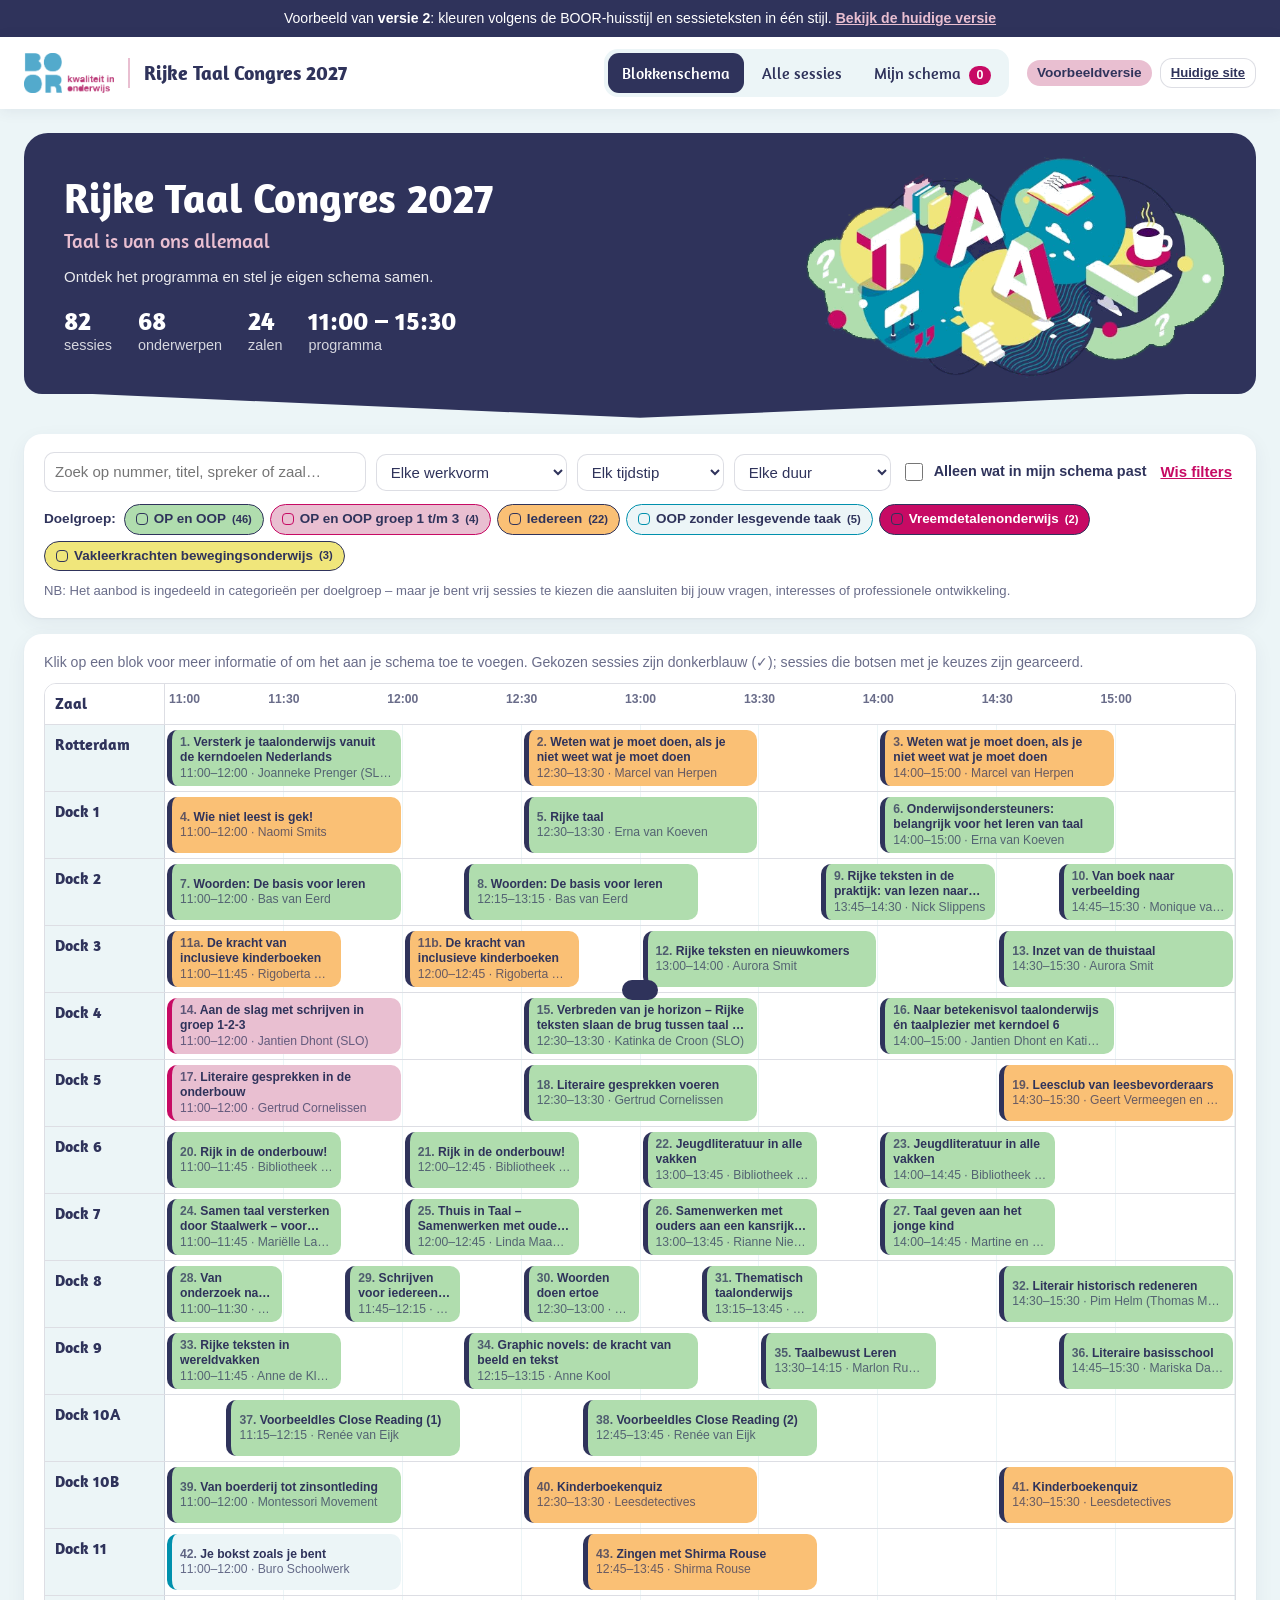
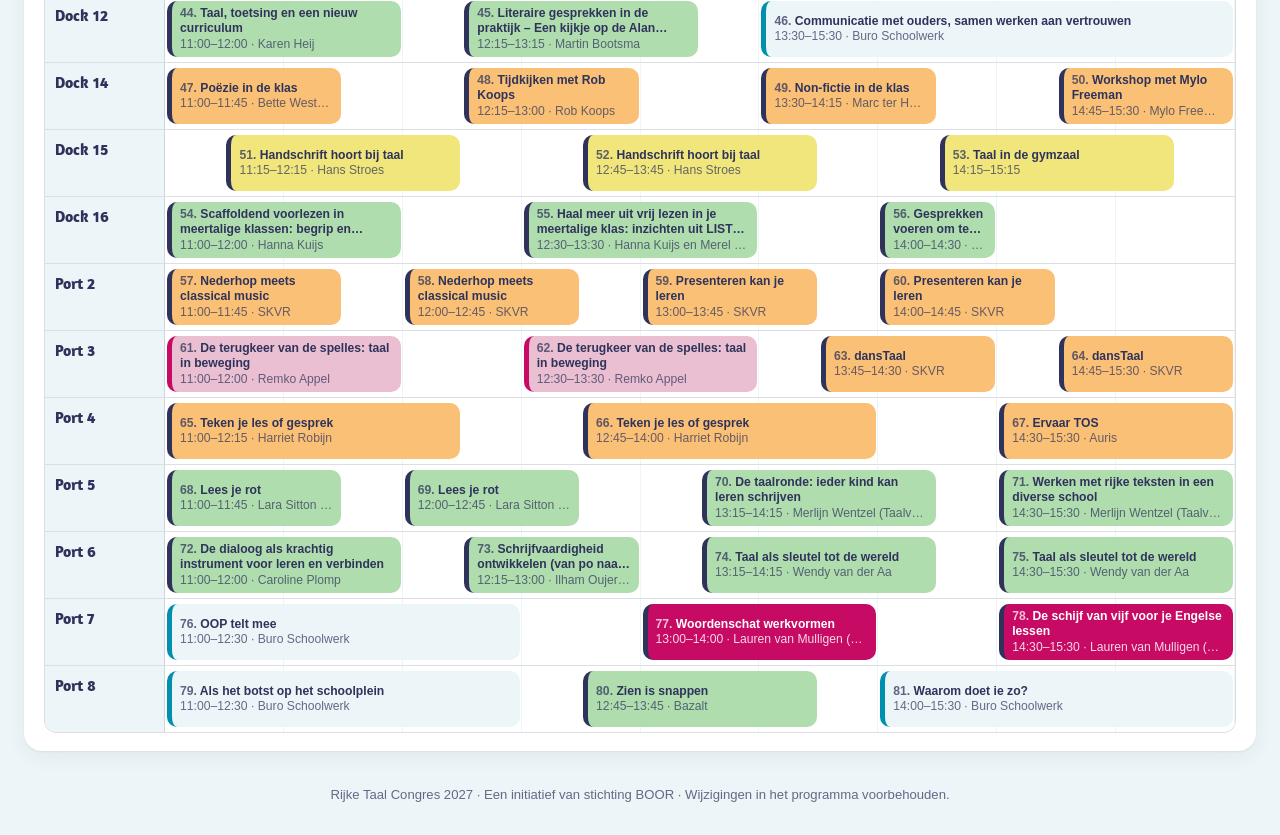
==== v2/index.html @ 809a09d7 "Versie 2 (voorbeeld) in BOOR-huisstijl met herschreven sessieteksten - /v2/: alleen-lezen voorbeeld " ====
<!doctype html>
<html lang="nl">
<head>
  <meta charset="utf-8">
  <meta name="viewport" content="width=device-width, initial-scale=1">
  <title>Rijke Taal Congres 2027 – versie 2</title>
  <meta name="robots" content="noindex">
  <link rel="preconnect" href="https://fonts.googleapis.com">
  <link rel="preconnect" href="https://fonts.gstatic.com" crossorigin>
  <link rel="stylesheet" href="https://fonts.googleapis.com/css2?family=Amaranth:ital,wght@0,400;0,700;1,400&display=swap">
  <link rel="stylesheet" href="../style.css?v=12">
  <link rel="stylesheet" href="huisstijl.css?v=1">
</head>
<body>
  <div class="voorbeeld-balk">Voorbeeld van <b>versie 2</b>: kleuren volgens de BOOR-huisstijl en sessieteksten in één stijl. <a href="../">Bekijk de huidige versie</a></div>
  <header class="topbar">
    <div class="brand"><img src="../img/boor-logo.png" alt="BOOR – kwaliteit in onderwijs"><span class="brand-title" id="brandName">Congres</span></div>
    <nav class="tabs" role="tablist">
      <button data-view="grid">Blokkenschema</button>
      <button data-view="list">Alle sessies</button>
      <button data-view="my">Mijn schema <span class="count" id="mycount">0</span></button>
      <button data-view="beheer" class="only-editor">Beheer</button>
    </nav>
    <div class="cloud" id="cloudBar"></div>
  </header>

  <section class="hero">
    <div class="hero-inner">
      <div>
        <h1 id="heroTitle"></h1>
        <p class="hero-sub" id="heroSub"></p>
        <p class="hero-intro" id="heroIntro"></p>
        <div class="stats" id="stats"></div>
      </div>
      <img class="hero-art" src="../img/taal-huisstijl.png" alt="Illustratie: het woord TAAL met boeken, een schrijfschrift en een kopje koffie" width="605" height="318">
    </div>
  </section>

  <main>
    <div id="shared-banner" class="banner" hidden></div>

    <section class="card filterbar" id="filters">
      <div class="filters">
        <input type="search" id="q" placeholder="Zoek op nummer, titel, spreker of zaal…" aria-label="Zoeken">
        <select id="werkvorm" aria-label="Werkvorm"><option value="">Elke werkvorm</option></select>
        <select id="at" aria-label="Bezig om"><option value="">Elk tijdstip</option></select>
        <select id="dur" aria-label="Duur">
          <option value="">Elke duur</option>
          <option value="45">Tot 45 min</option>
          <option value="60">Tot 1 uur</option>
          <option value="61">Langer dan 1 uur</option>
        </select>
        <label class="switch"><input type="checkbox" id="fits"> Alleen wat in mijn schema past</label>
        <button class="linkbtn" id="reset">Wis filters</button>
      </div>
      <div class="chips" id="typechips"></div>
      <p class="nb" id="nb"></p>
    </section>

    <section id="view-grid" class="view card">
      <p class="hint">Klik op een blok voor meer informatie of om het aan je schema toe te voegen. Gekozen sessies zijn donkerblauw (✓); sessies die botsen met je keuzes zijn gearceerd.</p>
      <div class="grid-scroll"><div class="grid" id="grid"></div></div>
    </section>

    <section id="view-list" class="view">
      <p class="hint" id="listcount"></p>
      <div class="list" id="list"></div>
    </section>

    <section id="view-my" class="view">
      <h2 class="print-title">Mijn schema</h2>
      <div class="my">
        <div class="card" id="mytimeline"></div>
        <aside class="side">
          <div class="card">
            <h3>Overzicht</h3>
            <div id="mysummary" class="hint"></div>
          </div>
          <div class="card">
            <h3>Bewaren &amp; delen</h3>
            <p class="hint">Je schema wordt automatisch in deze browser bewaard. Download de PDF om het ook offline bij de hand te hebben.</p>
            <button class="btn block pink" id="pdf">📄 Download als PDF</button>
            <button class="btn block" id="share">🔗 Kopieer deellink</button>
            <button class="btn block" id="print">🖨️ Afdrukken / PDF</button>
            <button class="btn block" id="ics" hidden>📅 Zet in agenda (.ics)</button>
            <button class="btn block danger" id="clear">Schema leegmaken</button>
          </div>
        </aside>
      </div>
    </section>



    <section id="view-beheer" class="view"></section>
  </main>

  <footer id="footer"></footer>

  <dialog id="modal"><div id="modal-content"></div></dialog>
  <div class="toast" id="toast" role="status" aria-live="polite"></div>
  <script>window.CONGRES_CONFIG = { voorbeeld: true, vergelijkUrl: "../", pdfGrijs: "#2f335b", pdfLijn: "#e9bfd1" };</script>
  <script src="programma.js?v=1"></script>
  <script src="../cloud.js?v=12"></script>
  <script src="../app.js?v=12"></script>
</body>
</html>
---- style.css ----
/* Huisstijl BOOR (huisstijlhandboek april 2025):
   mengkleur donkerblauw #2f335b, BOOR roze #c70a64, BOOR blauw #0090ad,
   tinten roze #e9bfd1, blauw #ecf5f7, oranje #fac075, groen #b0ddae, geel #f0e67b.
   Koppen in Bree (gratis alternatief: Amaranth), tekst in Helvetica Neue / Arial.
   Stijlelementen: vijfhoek met afgeronde hoeken, rechthoek met afgeronde hoeken, bordwisserstrepen. */
:root {
  --navy: #2f335b;
  --navy-2: #3b4070;
  --pink: #c70a64;
  --blue: #0090ad;
  --t-pink: #e9bfd1;
  --t-blue: #ecf5f7;
  --t-orange: #fac075;
  --t-green: #b0ddae;
  --t-yellow: #f0e67b;

  --bg: var(--t-blue);
  --card: #fff;
  --text: var(--navy);
  --muted: #6b6f8e;
  --line: #d9e6ea;
  --radius: 18px;
  --shadow: 0 1px 2px rgba(47, 51, 91, .06), 0 6px 20px rgba(47, 51, 91, .06);
  --head: "Bree", "Amaranth", "Helvetica Neue", Arial, sans-serif;
  font-family: "Helvetica Neue", Helvetica, Arial, sans-serif;
}

* { box-sizing: border-box; }
body { margin: 0; background: var(--bg); color: var(--text); font-size: 15px; line-height: 1.5; }
h1, h2, h3, h4 { margin: 0 0 .5em; line-height: 1.15; font-family: var(--head); font-weight: 700; }
h2 { font-size: 1.3rem; color: var(--blue); }
h3 { font-size: 1.1rem; color: var(--navy); }
button, input, select, textarea { font: inherit; color: inherit; }
button { cursor: pointer; }
[hidden] { display: none !important; }
.hint { color: var(--muted); font-size: .88rem; margin: 0 0 10px; }

/* ---------- kop ---------- */
.topbar {
  position: sticky; top: 0; z-index: 20;
  display: flex; align-items: center; gap: 18px; flex-wrap: wrap;
  padding: 12px 24px; background: #fff; box-shadow: 0 2px 14px rgba(47, 51, 91, .08);
  transition: transform .25s ease;
}
.topbar.bar-hidden { transform: translateY(-100%); }
.brand { display: flex; align-items: center; gap: 14px; margin-right: auto; min-width: 0; }
.brand img { height: 40px; width: auto; display: block; }
.brand-title { font-family: var(--head); font-weight: 700; font-size: 1.25rem; color: var(--navy); padding-left: 14px; border-left: 2px solid var(--t-pink); white-space: nowrap; overflow: hidden; text-overflow: ellipsis; }
.tabs { display: flex; gap: 4px; background: var(--t-blue); padding: 4px; border-radius: 14px; flex-wrap: wrap; }
.tabs button { border: 0; background: transparent; color: var(--navy); padding: 8px 14px; border-radius: 11px; font-family: var(--head); font-size: 1rem; }
.tabs button:hover { background: #fff; }
.tabs button.active { background: var(--navy); color: #fff; }
.tabs .count { display: inline-block; min-width: 22px; padding: 0 6px; margin-left: 4px; border-radius: 99px; background: var(--pink); color: #fff; font-family: Arial, sans-serif; font-size: .78rem; font-weight: 700; text-align: center; }
body:not(.editor) .only-editor { display: none; }

.cloud { display: flex; align-items: center; gap: 8px; font-size: .85rem; font-weight: 700; }
.cloud-state { display: inline-flex; align-items: center; gap: 6px; }
.dot-live { width: 9px; height: 9px; border-radius: 50%; background: #3f9a3b; box-shadow: 0 0 0 3px var(--t-green); animation: pulse 2s ease-in-out infinite; }
@keyframes pulse { 50% { box-shadow: 0 0 0 6px rgba(176, 221, 174, .3); } }
.cloud-user { padding: 3px 10px; border-radius: 99px; background: var(--t-pink); color: var(--navy); }

/* ---------- hero: donkerblauwe vijfhoek met bordwisserstrepen ---------- */
.hero { max-width: 1280px; margin: 24px auto 40px; padding: 0 24px; }
.hero-inner {
  position: relative; background: var(--navy); color: #fff; border-radius: 24px 24px 18px 18px;
  padding: 34px 40px 30px; display: flex; justify-content: space-between; align-items: center; gap: 20px;
}
.hero-inner::after {
  content: ""; position: absolute; left: 18px; right: 18px; bottom: -24px; height: 26px;
  background: var(--navy); clip-path: polygon(0 0, 100% 0, 50% 100%);
}
.hero h1 { font-size: clamp(1.7rem, 3.6vw, 2.6rem); color: #fff; margin: 0; }
.hero-sub { font-family: var(--head); font-size: 1.25rem; color: var(--t-pink); margin: 4px 0 0; }
.hero-intro { margin: 10px 0 0; opacity: .9; max-width: 640px; }
.stats { display: flex; gap: 26px; flex-wrap: wrap; margin-top: 18px; font-size: .9rem; }
.stats b { display: block; font-family: var(--head); font-size: 1.6rem; line-height: 1.1; color: #fff; }
.stats div { color: rgba(255,255,255,.8); }
.hero-art { width: clamp(260px, 34vw, 420px); height: auto; flex: none; margin: -10px -10px -14px 0; }
@media (max-width: 760px) { .hero-inner { padding: 24px; flex-direction: column-reverse; align-items: flex-start; } .hero-art { width: 100%; max-width: 340px; margin: 0 auto -6px; } }

main { max-width: 1280px; margin: 0 auto; padding: 0 24px 24px; }

/* ---------- basis ---------- */
.card { background: var(--card); border-radius: var(--radius); box-shadow: var(--shadow); padding: 18px 20px; }
.btn {
  display: inline-flex; align-items: center; justify-content: center; gap: 6px;
  border: 1.5px solid var(--navy); background: #fff; color: var(--navy);
  padding: 7px 14px; border-radius: 12px; font-weight: 700; font-size: .9rem; transition: background .15s;
}
.btn:hover { background: var(--t-blue); }
.btn.primary { background: var(--navy); color: #fff; }
.btn.primary:hover { background: var(--navy-2); }
.btn.pink { background: var(--pink); border-color: var(--pink); color: #fff; }
.btn.added { background: var(--t-green); border-color: var(--t-green); }
.btn.ghost { border-color: var(--line); }
.btn.small { padding: 4px 10px; font-size: .82rem; }
.btn.block { width: 100%; margin-bottom: 6px; }
.btn.danger { color: var(--pink); border-color: var(--t-pink); }
.btn.danger:hover { background: var(--t-pink); }
.linkbtn { border: 0; background: none; color: var(--pink); font-weight: 700; text-decoration: underline; padding: 4px; }
.icon-btn { border: 0; background: none; color: var(--muted); font-size: 1rem; padding: 4px 8px; border-radius: 8px; }
.icon-btn:hover { background: var(--t-pink); color: var(--pink); }
input[type=text], input[type=email], input[type=search], input[type=number], input[type=time], input[type=date], select, textarea {
  background: #fff; border: 1.5px solid var(--line); border-radius: 10px; padding: 8px 10px; width: 100%;
}
input:focus, select:focus, textarea:focus { outline: 2px solid var(--blue); outline-offset: -1px; border-color: transparent; }
textarea { resize: vertical; min-height: 70px; }
.switch { display: inline-flex; align-items: center; gap: 8px; font-weight: 700; font-size: .9rem; white-space: nowrap; }
.switch input { width: 18px; height: 18px; accent-color: var(--pink); }
.badge { display: inline-block; font-size: .72rem; font-weight: 700; text-transform: uppercase; letter-spacing: .04em; padding: 2px 9px; border-radius: 99px; background: var(--bg-c); color: var(--navy); }
.pill { display: inline-block; margin-left: 6px; padding: 1px 9px; border-radius: 99px; background: var(--t-pink); font-size: .75rem; font-weight: 700; }
.warn { font-size: .82rem; color: var(--pink); font-weight: 700; }
.alert { padding: 10px 14px; border-radius: 12px; background: #fff4e0; border: 1px solid var(--t-orange); font-size: .9rem; margin: 8px 0; }

/* ---------- filters ---------- */
.filterbar { margin-bottom: 16px; }
.filters { display: flex; flex-wrap: wrap; gap: 10px; align-items: center; }
.filters input[type=search] { flex: 1 1 260px; width: auto; }
.filters select { width: auto; }
.chips { display: flex; flex-wrap: wrap; gap: 6px; margin-top: 12px; }
.chip { border: 1.5px solid var(--line); background: #fff; border-radius: 99px; padding: 4px 11px; font-size: .84rem; font-weight: 700; display: flex; align-items: center; gap: 6px; }
.chip .dot { width: 11px; height: 11px; border-radius: 4px; background: var(--c); }
.chip[aria-pressed="true"] { background: var(--navy); border-color: var(--navy); color: #fff; }

/* ---------- blokkenschema ---------- */
.grid-scroll { overflow-x: auto; border-radius: 12px; border: 1px solid var(--line); }
.grid { min-width: 1050px; }
.g-row { display: grid; grid-template-columns: 120px 1fr; border-bottom: 1px solid var(--line); }
.g-row:last-child { border-bottom: 0; }
.g-room { padding: 8px 10px; background: var(--t-blue); border-right: 1px solid var(--line); position: sticky; left: 0; z-index: 2; font-size: .85rem; }
.g-room b { display: block; font-family: var(--head); font-size: .98rem; }
.g-room span { color: var(--muted); font-size: .76rem; }
.g-track { position: relative; height: 66px; background-image: repeating-linear-gradient(90deg, transparent 0, transparent calc(100% / var(--n) - 1px), #e8eff1 calc(100% / var(--n) - 1px), #e8eff1 calc(100% / var(--n))); }
.g-head { position: sticky; top: 0; z-index: 3; }
.g-head .g-track { height: 30px; background: #fff; }
.g-head .g-room { background: #fff; }
.tick { position: absolute; top: 6px; font-size: .76rem; font-weight: 700; color: var(--muted); transform: translateX(-50%); }
.tick:first-child { transform: none; margin-left: 4px; }
.blk {
  position: absolute; top: 5px; bottom: 5px; border-radius: 10px; border: 0; border-left: 5px solid var(--c);
  background: var(--bg-c); color: var(--navy); padding: 4px 8px; text-align: left; overflow: hidden;
  font-size: .76rem; line-height: 1.25; transition: transform .1s, box-shadow .1s, opacity .15s;
}
.blk:hover, .blk:focus-visible { z-index: 5; box-shadow: 0 4px 14px rgba(47,51,91,.2); transform: translateY(-1px); outline: none; }
.blk .t { font-weight: 700; display: -webkit-box; -webkit-line-clamp: 2; -webkit-box-orient: vertical; overflow: hidden; }
.blk .s { color: var(--muted); white-space: nowrap; overflow: hidden; text-overflow: ellipsis; }
.blk.mine { background: var(--navy); color: #fff; }
.blk.mine .s { color: rgba(255,255,255,.8); }
.blk.mine::after { content: "✓"; position: absolute; top: 3px; right: 7px; font-weight: 700; color: var(--t-pink); }
.blk.clash { background-image: repeating-linear-gradient(135deg, transparent 0 6px, rgba(199,10,100,.1) 6px 12px); }
.blk.dim { opacity: .18; }
.nowline { position: absolute; top: 0; bottom: 0; width: 2px; background: var(--pink); z-index: 4; pointer-events: none; }

/* ---------- lijst ---------- */
.list { display: grid; grid-template-columns: repeat(auto-fill, minmax(300px, 1fr)); gap: 14px; }
.scard { background: #fff; border-radius: 16px; box-shadow: var(--shadow); padding: 14px 16px; display: flex; flex-direction: column; gap: 6px; border-top: 6px solid var(--c); }
.scard h3 { margin: 0; font-size: 1.05rem; line-height: 1.3; }
.scard h3 button { all: unset; cursor: pointer; }
.scard h3 button:hover { text-decoration: underline; }
.meta { font-size: .85rem; color: var(--muted); display: flex; flex-wrap: wrap; gap: 4px 12px; }
.scard .actions { margin-top: auto; display: flex; gap: 8px; align-items: center; flex-wrap: wrap; padding-top: 6px; }
.empty { padding: 40px; text-align: center; color: var(--muted); }

/* ---------- sprekers ---------- */
.sprekers { display: grid; grid-template-columns: repeat(auto-fill, minmax(360px, 1fr)); gap: 16px; }
.spreker { background: #fff; border-radius: 18px; box-shadow: var(--shadow); padding: 18px 20px; border-top: 6px solid var(--t-pink); scroll-margin-top: 90px; transition: box-shadow .3s; }
.spreker.flash { box-shadow: 0 0 0 4px var(--pink); }
.spreker-kop { display: flex; gap: 12px; align-items: center; margin-bottom: 10px; }
.spreker-kop h3 { margin: 0; }
.avatar { width: 46px; height: 46px; flex: none; border-radius: 14px 14px 14px 4px; background: var(--navy); color: #fff; display: grid; place-items: center; font-family: var(--head); font-weight: 700; font-size: 1.05rem; }
.spreker .rich { font-size: .93rem; }
.spreker-sessies { display: flex; flex-direction: column; gap: 6px; margin-top: 10px; }
.sessie-chip { text-align: left; border: 0; border-left: 4px solid var(--c); background: var(--bg-c); border-radius: 10px; padding: 6px 10px; font-size: .86rem; color: var(--navy); }
.sessie-chip:hover { filter: brightness(.97); }
.sessie-chip span { color: var(--muted); }
.status::before { display: inline-block; margin-top: 4px; padding: 1px 8px; border-radius: 99px; font-size: .72rem; font-weight: 700; }
.st-concept::before { content: "Concept"; background: var(--t-yellow); }
.st-controleren::before { content: "Controleren"; background: var(--t-orange); }
.st-bron::before { content: "Met bron"; background: var(--t-blue); }
.st-gecontroleerd::before { content: "Gecontroleerd"; background: var(--t-green); }

.gis-btn { min-height: 44px; display: flex; align-items: center; }

/* ---------- doelgroepen (kleuren uit het programmaboekje) ---------- */
.chips-label { font-weight: 700; font-size: .85rem; align-self: center; margin-right: 2px; }
.chip { background: var(--bg-c, #fff); border-color: var(--c, var(--line)); }
.chip .dot { border: 1.5px solid var(--c); background: var(--bg-c); width: 12px; height: 12px; }
.chip[aria-pressed="true"] { background: var(--navy); border-color: var(--navy); color: #fff; }
.chip[aria-pressed="true"] .dot { background: var(--bg-c); }
.nb { margin: 10px 0 0; font-size: .82rem; color: var(--muted); }
.nr { font-weight: 700; color: var(--navy); opacity: .75; }
.blk.mine .nr { color: #fff; }
.badges { display: flex; flex-wrap: wrap; gap: 6px; align-items: center; }
.badges .badge { background: var(--bg-c); border: 1.5px solid var(--c); }
/* tekstkleur per doelgroep (bijv. wit op een donkere kleur) */
.blk { color: var(--ink, var(--navy)); }
.blk .s { color: var(--ink2, var(--muted)); }
.blk .nr, .tl-card .nr { color: inherit; }
.badges .badge, .tl-card { color: var(--ink, var(--navy)); }
.tl-card .meta, .tl-card .warn { color: var(--ink2, var(--muted)); }
.chip { color: var(--ink, var(--navy)); }
.chip[aria-pressed="true"] { color: #fff; }
.werkvorm { font-size: .72rem; font-weight: 700; text-transform: uppercase; letter-spacing: .04em; color: var(--muted); }
.facts .swatch { margin-right: 6px; }
.nr-titel { display: grid; grid-template-columns: 80px 1fr; gap: 10px; }
.swatch { border: 1.5px solid var(--c); background: var(--bg-c); }
input[type=color] { width: 100%; height: 34px; padding: 2px; border: 1.5px solid var(--line); border-radius: 8px; background: #fff; }

/* ---------- logboek ---------- */
.log-list { list-style: none; margin: 8px 0 0; padding: 0; max-height: 440px; overflow: auto; border-radius: 12px; background: var(--t-blue); }
.log-list li { display: grid; grid-template-columns: 150px minmax(140px, 220px) 1fr; gap: 10px; padding: 8px 12px; border-bottom: 1px solid var(--line); font-size: .88rem; }
.log-list li:last-child { border-bottom: 0; }
.log-list time { color: var(--muted); white-space: nowrap; }
.log-who { font-weight: 700; overflow-wrap: anywhere; }
@media (max-width: 640px) { .log-list li { grid-template-columns: 1fr; gap: 2px; } }

/* ---------- over ons ---------- */
.over { max-width: 820px; margin: 0 auto; border-top: 8px solid var(--t-pink); }
.over-logo { height: 54px; display: block; margin-bottom: 14px; }
.over .rich h3 { color: var(--blue); margin: 20px 0 6px; font-size: 1.2rem; }
.over .rich { font-size: 1rem; }

/* ---------- mijn schema ---------- */
.my { display: grid; grid-template-columns: minmax(0, 1fr) 320px; gap: 16px; }
@media (max-width: 900px) { .my { grid-template-columns: 1fr; } }
.side .card { margin-bottom: 14px; }
#mytimeline { padding-left: 90px; }
.tl-item { position: relative; margin-bottom: 10px; }
.tl-item .when { position: absolute; left: -72px; top: 10px; width: 58px; font-family: var(--head); font-weight: 700; text-align: right; }
.tl-card { border-radius: 12px; border-left: 6px solid var(--c); background: var(--bg-c); padding: 10px 12px; display: flex; gap: 10px; justify-content: space-between; align-items: flex-start; }
.tl-card.clash { outline: 2px solid var(--pink); }
.tl-card .title { all: unset; cursor: pointer; font-weight: 700; }
.gap { border: 1.5px dashed var(--line); border-radius: 12px; padding: 8px 12px; color: var(--muted); font-size: .88rem; display: flex; justify-content: space-between; align-items: center; gap: 8px; flex-wrap: wrap; }
.banner { background: var(--t-pink); border-radius: 14px; padding: 10px 14px; margin-bottom: 14px; display: flex; gap: 10px; align-items: center; flex-wrap: wrap; }
.print-title { display: none; }

/* ---------- dialoog ---------- */
dialog { border: 0; border-radius: 20px; padding: 0; max-width: 640px; width: calc(100% - 24px); box-shadow: 0 20px 60px rgba(47,51,91,.35); color: var(--navy); }
dialog::backdrop { background: rgba(47, 51, 91, .55); }
.m-head { padding: 22px 24px 14px; border-top: 8px solid var(--c); position: relative; }
.m-head h2 { margin: 6px 36px 0 0; font-size: 1.4rem; color: var(--navy); }
.m-close { position: absolute; top: 14px; right: 14px; border: 0; background: var(--t-blue); width: 34px; height: 34px; border-radius: 50%; font-size: 1rem; }
.m-body { padding: 0 24px 22px; }
.facts { display: grid; grid-template-columns: auto 1fr; gap: 6px 14px; margin: 6px 0 14px; }
.facts dt { color: var(--muted); }
.facts dd { margin: 0; font-weight: 700; }
.m-body h4 { margin: 16px 0 6px; color: var(--blue); font-size: 1rem; }
dialog.wide { max-width: 760px; }
.m-photo { margin: 0 24px 14px; border-radius: 18px; overflow: hidden; background: var(--t-blue); }
.m-photo img { display: block; width: 100%; max-height: 380px; object-fit: cover; }
.photo-ph { height: 200px; }
.lead { font-size: 1.05rem; font-weight: 700; margin: 0 0 10px; }
.rich p { margin: 0 0 10px; }
.rich ul { margin: 0 0 10px; padding-left: 20px; }
.rich li::marker { color: var(--pink); }
.rich a { color: var(--blue); font-weight: 700; }
.video { position: relative; aspect-ratio: 16 / 9; border-radius: 18px; overflow: hidden; background: var(--navy); }
.video iframe { position: absolute; inset: 0; width: 100%; height: 100%; border: 0; }
.summary { margin: 0; font-size: .88rem; display: -webkit-box; -webkit-line-clamp: 3; -webkit-box-orient: vertical; overflow: hidden; }
.ed-h { margin: 18px 0 8px; padding-top: 12px; border-top: 2px solid var(--t-pink); color: var(--blue); }
.media-edit { display: grid; grid-template-columns: 180px 1fr; gap: 14px; align-items: start; margin-bottom: 6px; }
.foto-preview { aspect-ratio: 4 / 3; border-radius: 14px; background: var(--t-blue); display: grid; place-items: center; overflow: hidden; border: 1.5px dashed var(--line); }
.foto-preview img { width: 100%; height: 100%; object-fit: cover; }
@media (max-width: 640px) { .media-edit { grid-template-columns: 1fr; } }
.alt { display: flex; justify-content: space-between; align-items: center; gap: 8px; padding: 6px 0; border-bottom: 1px solid var(--line); font-size: .92rem; }
.clashbox { background: var(--t-pink); border-radius: 12px; padding: 10px 12px; font-size: .9rem; margin: 10px 0; }

/* ---------- beheer ---------- */
.beheer { display: grid; grid-template-columns: repeat(2, minmax(0, 1fr)); gap: 16px; }
.beheer .span-2 { grid-column: span 2; }
@media (max-width: 900px) { .beheer { grid-template-columns: 1fr; } .beheer .span-2 { grid-column: auto; } }
.card-head { display: flex; justify-content: space-between; align-items: center; gap: 10px; flex-wrap: wrap; margin-bottom: 10px; }
.card-head h2 { margin: 0; }
.field { display: flex; flex-direction: column; gap: 4px; font-size: .85rem; font-weight: 700; margin-bottom: 10px; }
.field input, .field select, .field textarea { font-weight: 400; font-size: .95rem; }
.two { display: grid; grid-template-columns: 1fr 1fr; gap: 10px; }
.three { display: grid; grid-template-columns: 1fr 1fr 1fr; gap: 10px; }
.tbl { width: 100%; border-collapse: collapse; font-size: .9rem; }
.tbl th { text-align: left; font-size: .78rem; padding: 8px 6px; background: var(--t-blue); }
.tbl th:first-child { border-radius: 10px 0 0 10px; }
.tbl th:last-child { border-radius: 0 10px 10px 0; }
.tbl td { padding: 6px; border-bottom: 1px solid var(--line); vertical-align: middle; }
.tbl td.nowrap { white-space: nowrap; }
.tbl input, .tbl select, .tbl textarea { padding: 5px 8px; }
.tbl-scroll { max-height: 560px; overflow: auto; }
.swatch { display: inline-block; width: 14px; height: 14px; border-radius: 4px; background: var(--c); vertical-align: -2px; margin-right: 6px; }
.admins { list-style: none; padding: 0; margin: 8px 0 12px; }
.admins li { display: flex; justify-content: space-between; align-items: center; gap: 10px; padding: 8px 12px; border-radius: 12px; background: var(--t-blue); margin-bottom: 6px; font-weight: 700; overflow-wrap: anywhere; }
.inline { display: flex; gap: 8px; align-items: center; flex-wrap: wrap; }
.inline input { flex: 1; min-width: 200px; }
.saved { color: #3f9a3b; font-weight: 700; font-size: .85rem; }

.toast { position: fixed; bottom: 20px; left: 50%; transform: translateX(-50%) translateY(120px); background: var(--navy); color: #fff; padding: 10px 18px; border-radius: 99px; transition: transform .25s; z-index: 100; font-size: .92rem; font-weight: 700; }
.toast.show { transform: translateX(-50%) translateY(0); }
footer { color: var(--muted); font-size: .82rem; text-align: center; padding: 10px 0 30px; }

@media (max-width: 640px) {
  .topbar { padding: 10px 14px; gap: 10px; }
  .brand img { height: 32px; }
  main, .hero { padding-left: 14px; padding-right: 14px; }
  .two, .three { grid-template-columns: 1fr; }
}

@media print {
  .topbar, .hero, .filterbar, #view-grid, #view-list, #view-beheer, .side, .gap button, .tl-card button.btn, footer, .banner { display: none !important; }
  body { background: #fff; }
  #view-my { display: block !important; }
  .my { display: block; }
  .card { box-shadow: none; }
  .print-title { display: block; }
}
---- v2/huisstijl.css ----
/* Versie 2: alle kleuren volgens het BOOR-huisstijlhandboek (april 2025).
   Alleen de huisstijlkleuren, en waar een zachtere tint nodig is een transparante variant
   van de mengkleur donkerblauw (#2f335b). Overschrijft ../style.css. */
:root {
  --navy-2: #0090ad;                     /* hover van primaire knoppen: BOOR blauw */
  --muted: rgba(47, 51, 91, .72);        /* donkerblauw, 72% */
  --line: rgba(47, 51, 91, .16);         /* donkerblauw, 16% */
}
.dot-live { background: var(--blue); box-shadow: 0 0 0 3px var(--t-blue); }
@keyframes pulse { 50% { box-shadow: 0 0 0 6px rgba(0, 144, 173, .2); } }
.saved { color: var(--blue); }
.alert { background: var(--t-blue); border-color: var(--blue); }
.g-track { background-image: repeating-linear-gradient(90deg, transparent 0, transparent calc(100% / var(--n) - 1px), var(--t-blue) calc(100% / var(--n) - 1px), var(--t-blue) calc(100% / var(--n))); }
.voorbeeld-balk { background: var(--navy); color: #fff; text-align: center; font-size: .88rem; padding: 8px 16px; }
.voorbeeld-balk a { color: var(--t-pink); font-weight: 700; }
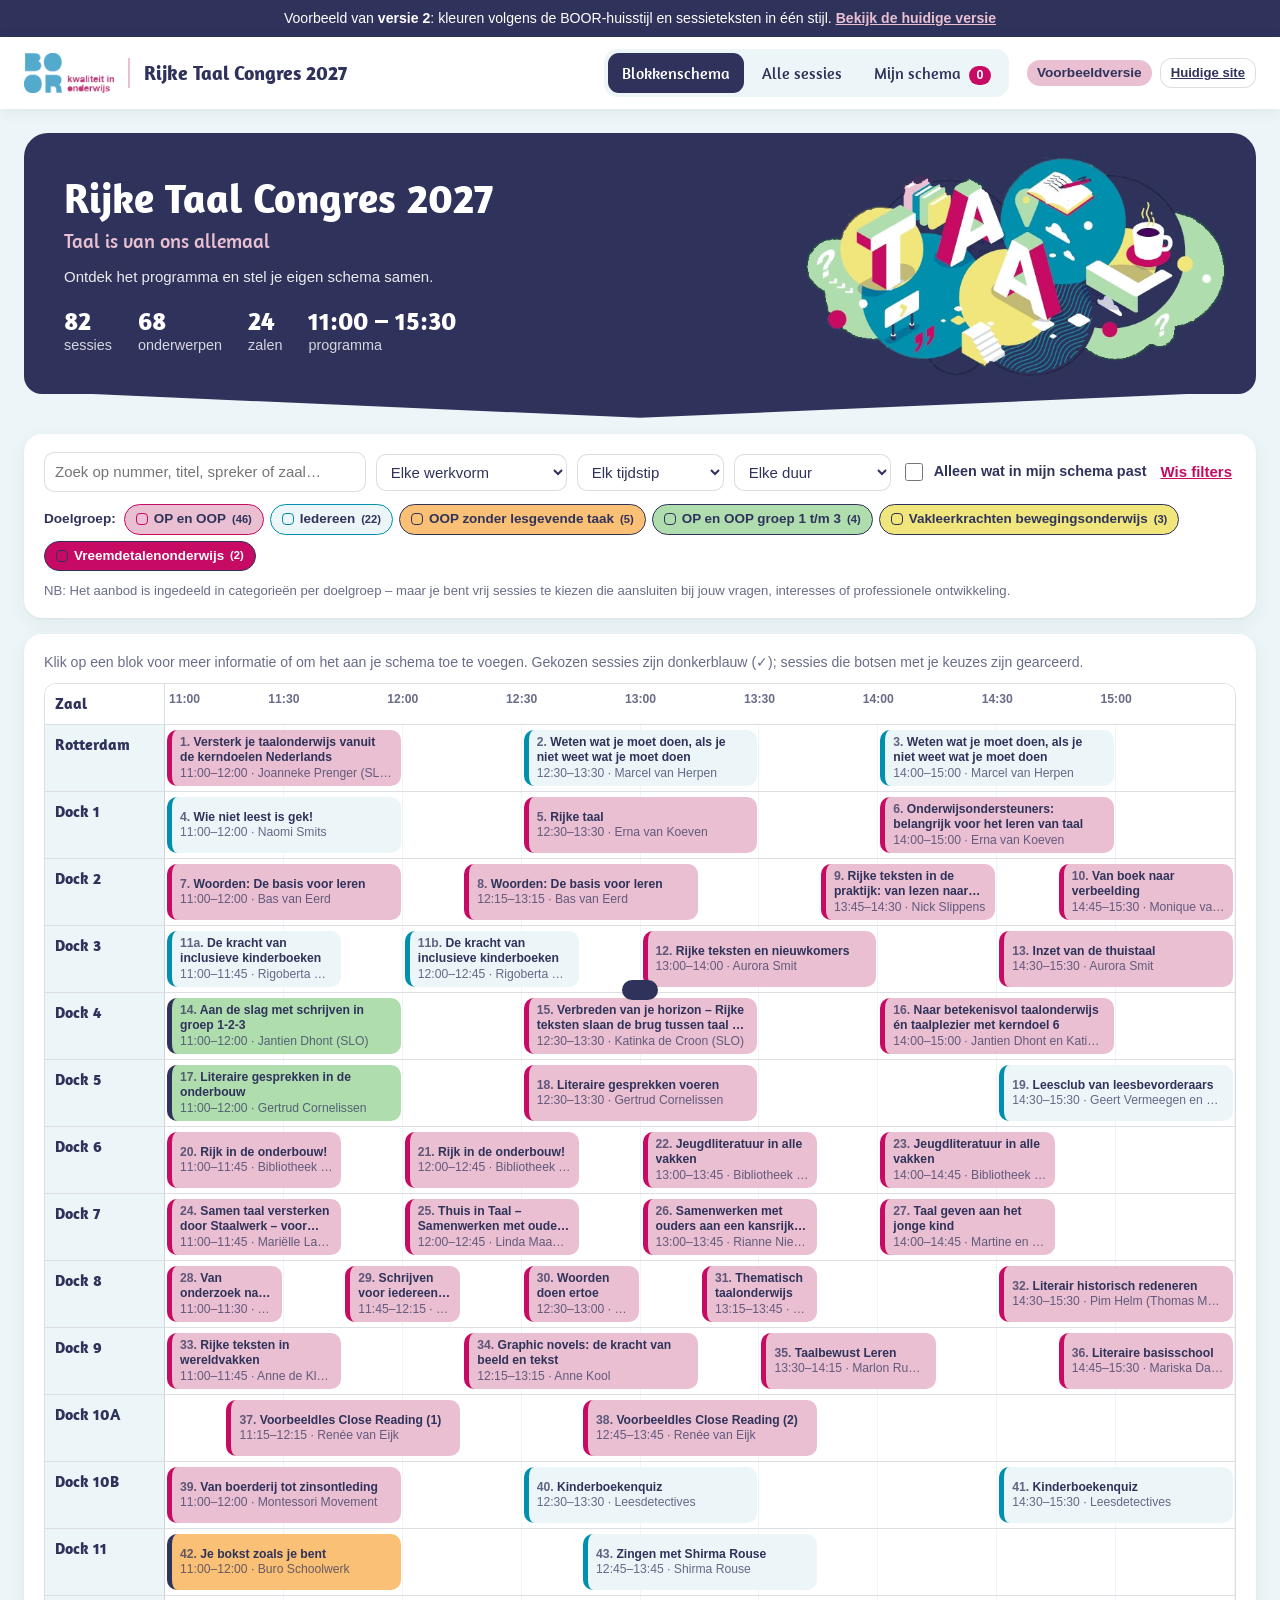
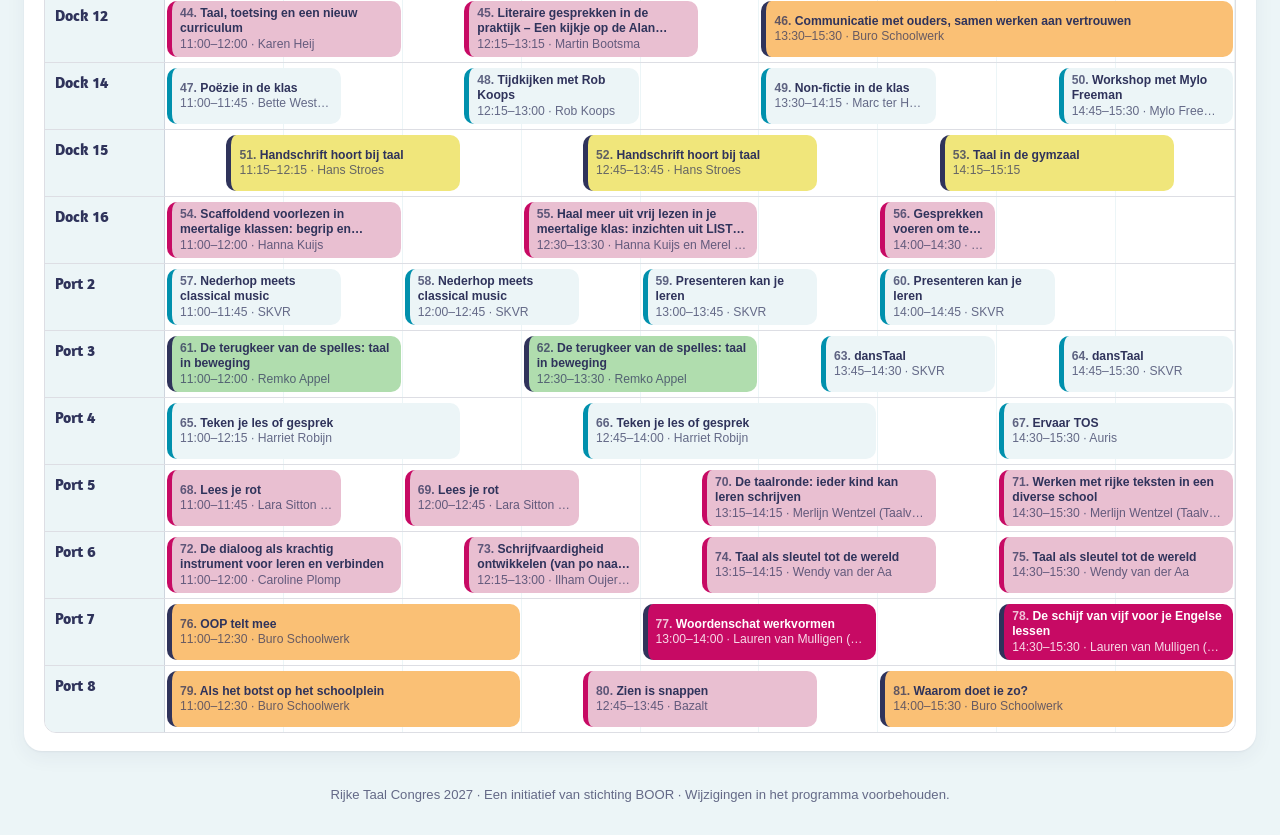
==== commit f8859da6: "Versie 2: doelgroepkleuren in de volgorde van het huisstijlhandboek, op aantal sessies Co-Authored-B" ====
--- a/v2/index.html
+++ b/v2/index.html
@@ -99,7 +99,7 @@
   <dialog id="modal"><div id="modal-content"></div></dialog>
   <div class="toast" id="toast" role="status" aria-live="polite"></div>
   <script>window.CONGRES_CONFIG = { voorbeeld: true, vergelijkUrl: "../", pdfGrijs: "#2f335b", pdfLijn: "#e9bfd1" };</script>
-  <script src="programma.js?v=1"></script>
+  <script src="programma.js?v=2"></script>
   <script src="../cloud.js?v=12"></script>
   <script src="../app.js?v=12"></script>
 </body>
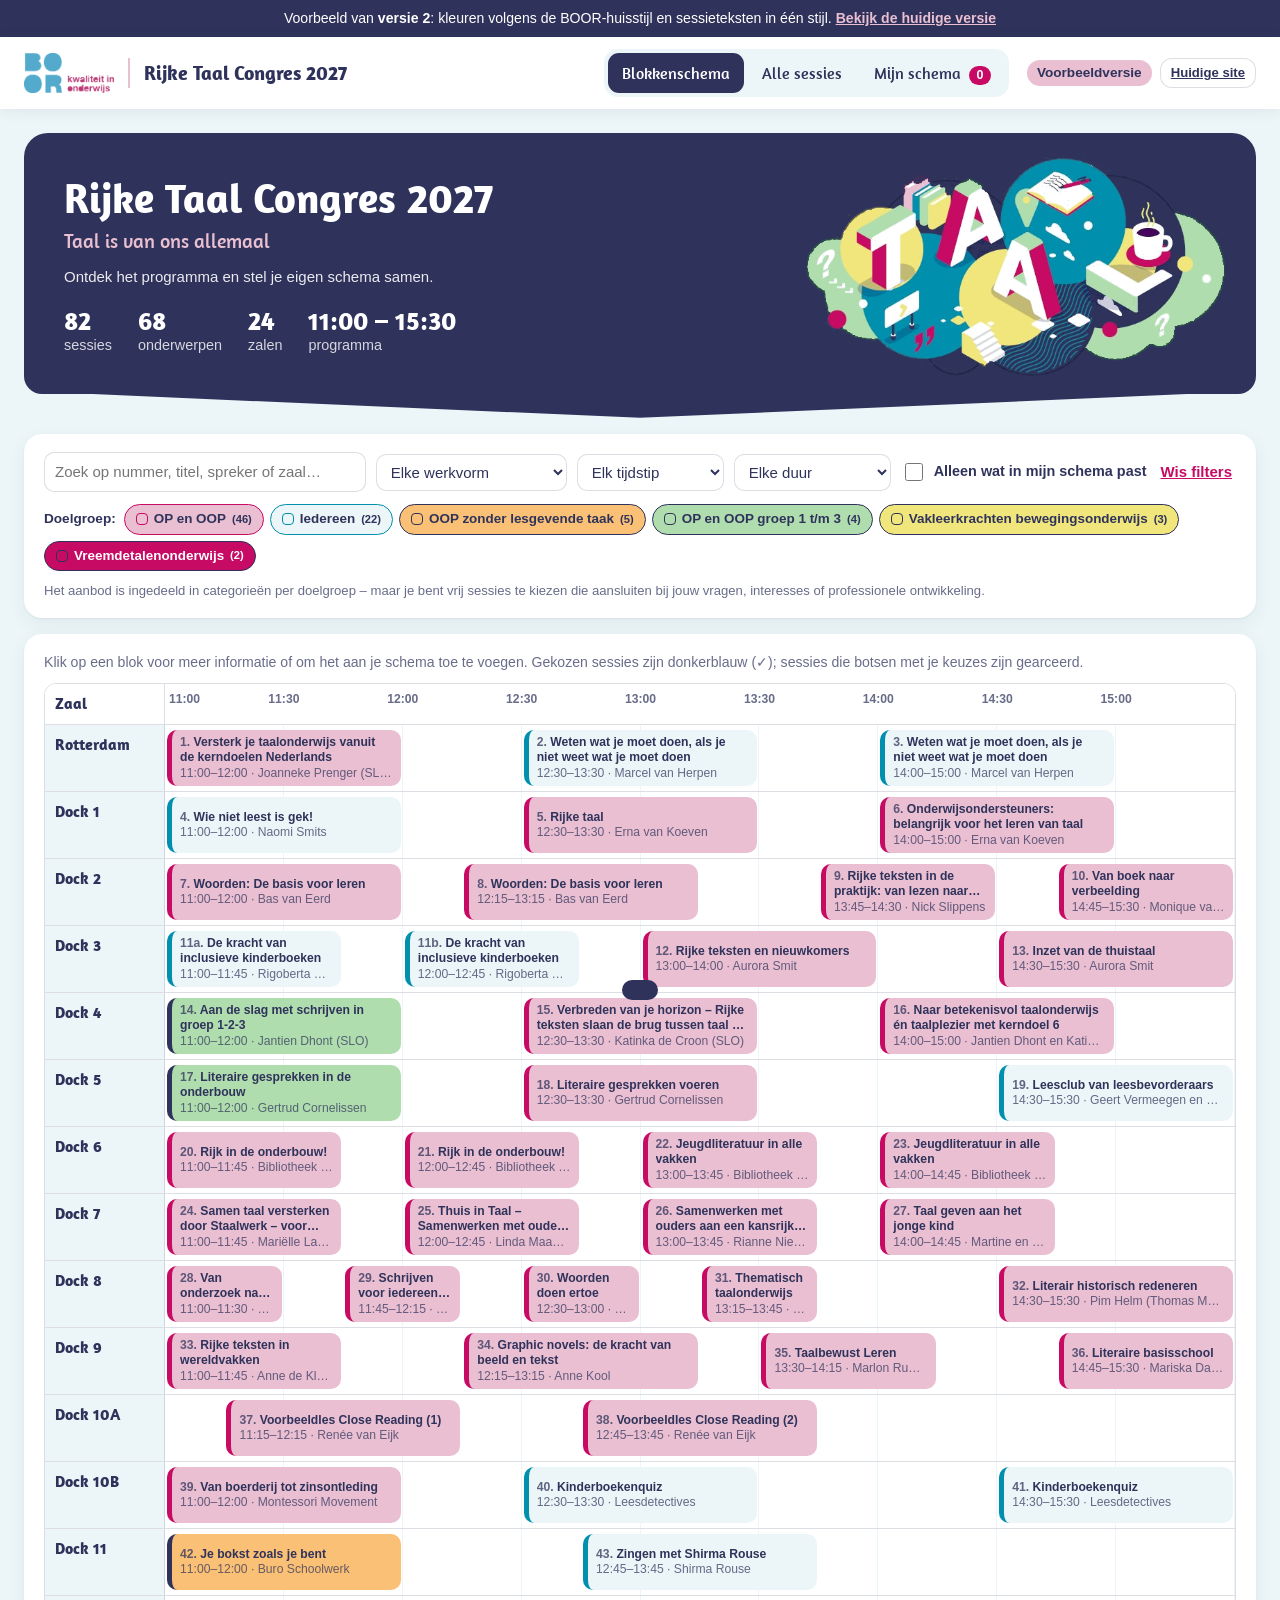
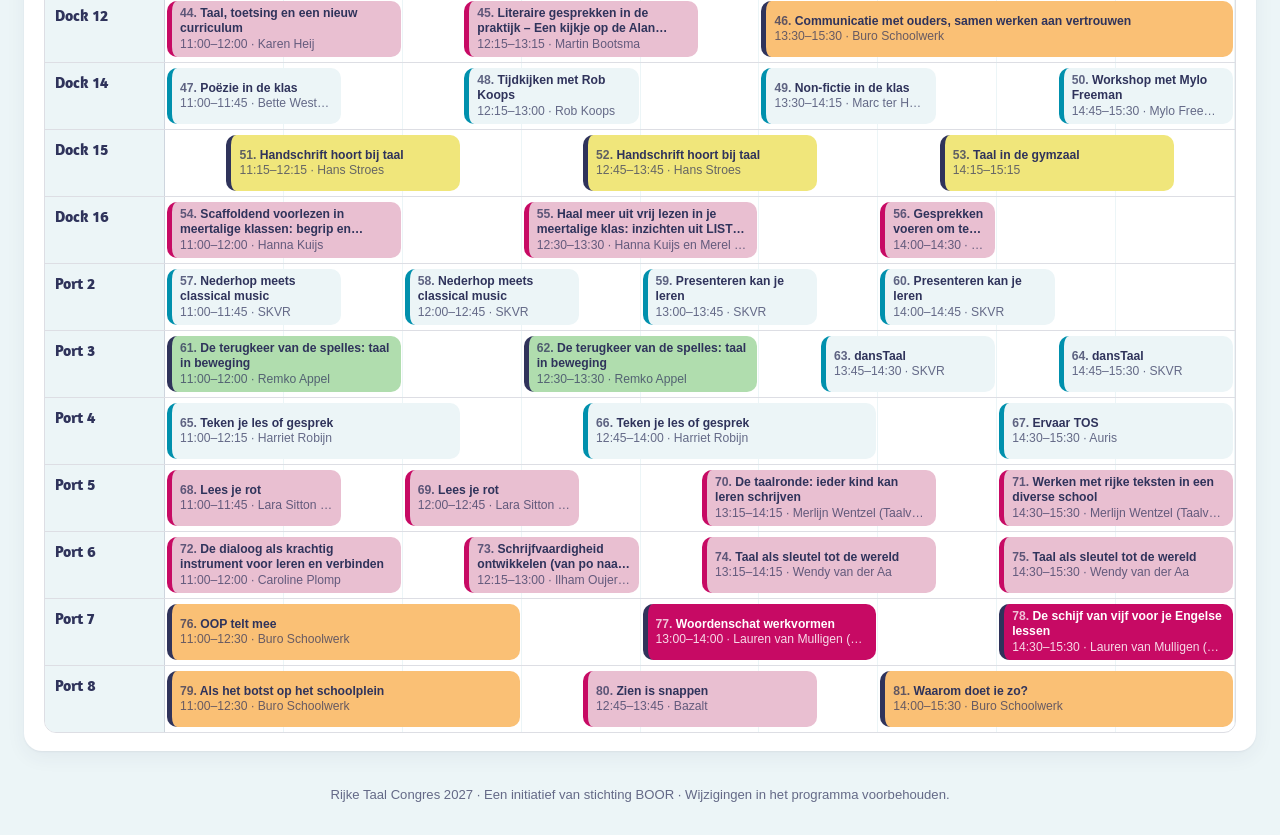
==== commit e7cc9d17: "Voorvoegsel NB weggehaald bij de toelichting op de doelgroepen Co-Authored-By: Claude Opus 5.5 <nore" ====
--- a/v2/index.html
+++ b/v2/index.html
@@ -101,6 +101,6 @@
   <script>window.CONGRES_CONFIG = { voorbeeld: true, vergelijkUrl: "../", pdfGrijs: "#2f335b", pdfLijn: "#e9bfd1" };</script>
   <script src="programma.js?v=2"></script>
   <script src="../cloud.js?v=12"></script>
-  <script src="../app.js?v=12"></script>
+  <script src="../app.js?v=13"></script>
 </body>
 </html>
